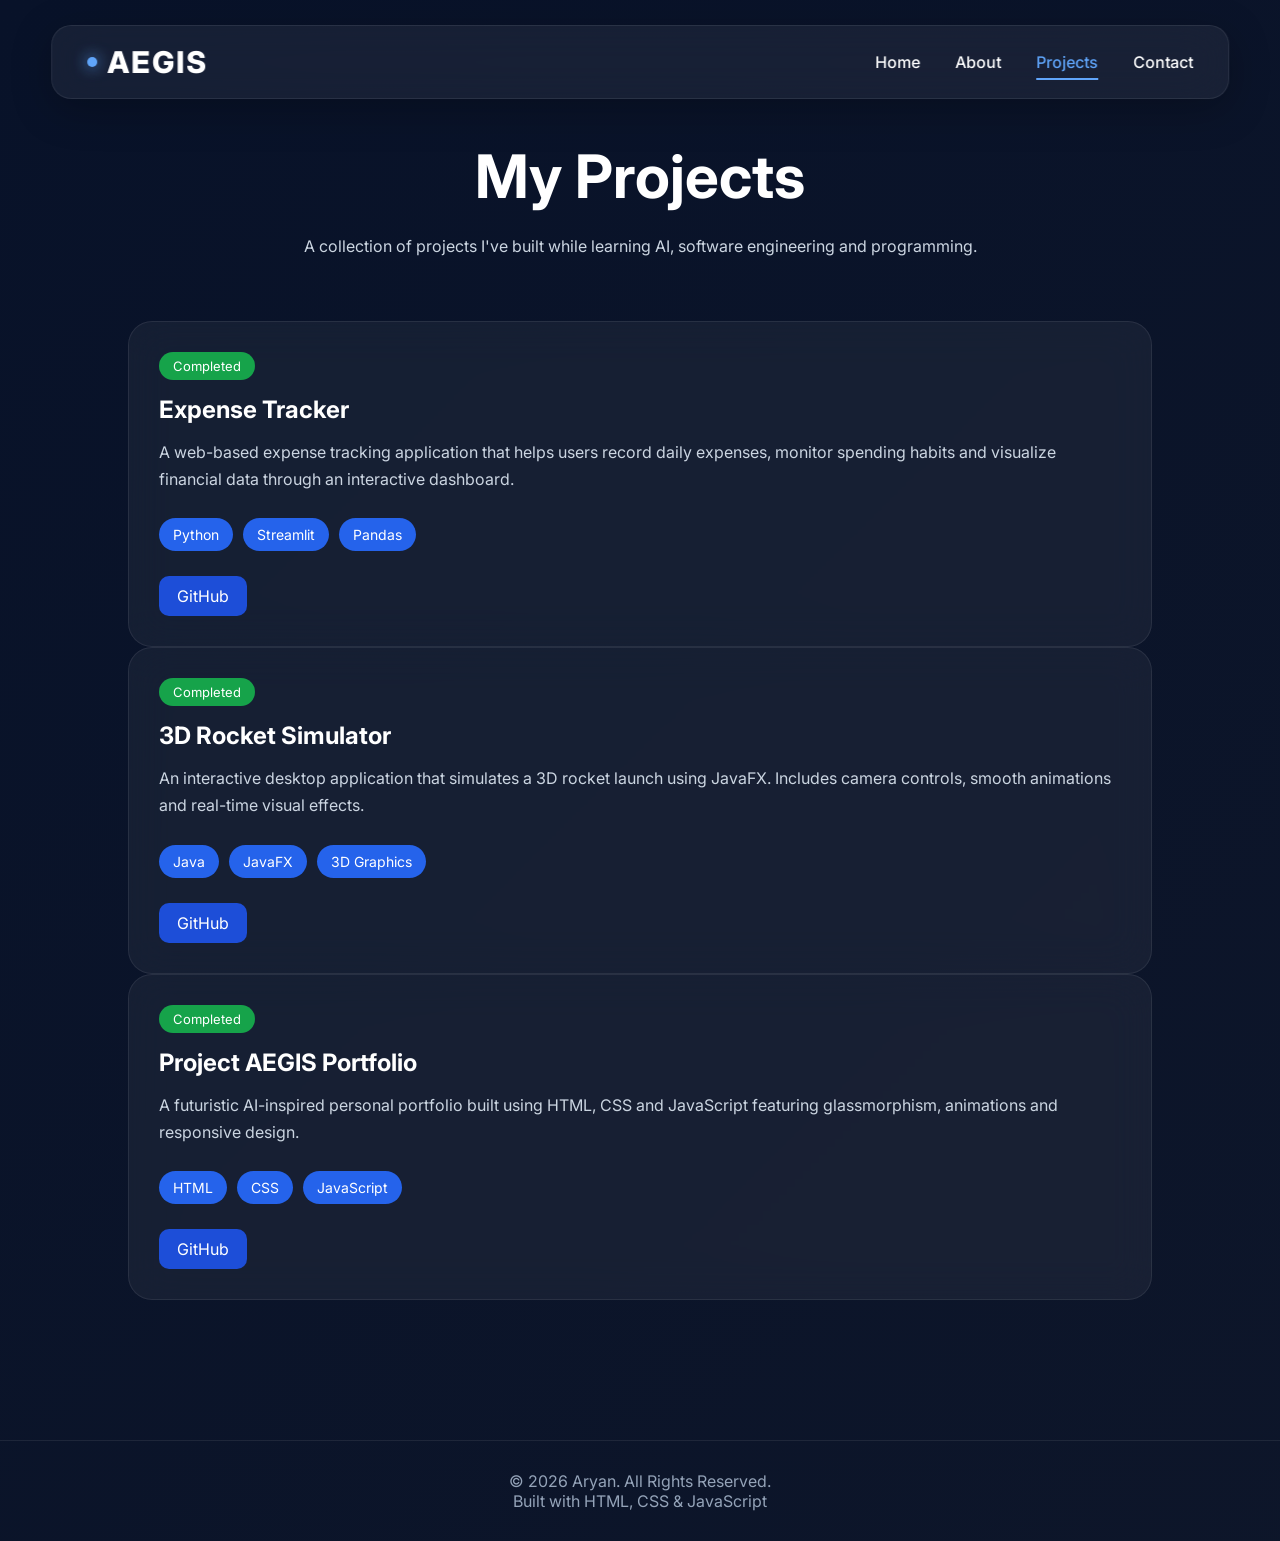
==== projects.html @ f12eb596 "Add files via upload" ====
<!DOCTYPE html>
<html lang="en">

<head>
    <meta charset="UTF-8">
    <meta name="viewport" content="width=device-width, initial-scale=1.0">
    <title>Projects | Aryan</title>

    <link rel="stylesheet" href="style.css">

    <link rel="preconnect" href="https://fonts.googleapis.com">
    <link rel="preconnect" href="https://fonts.gstatic.com" crossorigin>

    <link href="https://fonts.googleapis.com/css2?family=Inter:wght@300;400;600;700&family=Space+Grotesk:wght@400;700&display=swap" rel="stylesheet">
</head>

<body>

<canvas id="bg-canvas"></canvas>

<nav class="navbar">

   <div class="logo">
    <span class="logo-dot"></span>
    AEGIS
</div>

    <ul class="nav-links">
        <li><a href="index.html">Home</a></li>
        <li><a href="about.html">About</a></li>
        <li><a href="projects.html" class="active">Projects</a></li>
        <li><a href="contact.html">Contact</a></li>
    </ul>

</nav>

<section class="projects-page">

    <h1>My Projects</h1>

    <p class="project-subtitle">
        A collection of projects I've built while learning AI, software engineering and programming.
    </p>

    <div class="project-grid">

       <div class="project-card">
<div class="project-status completed">
    Completed
</div>
<h2>Expense Tracker</h2>

<p>

A web-based expense tracking application that helps users record daily expenses, monitor spending habits and visualize financial data through an interactive dashboard.

</p>

<div class="tags">

<span>Python</span>

<span>Streamlit</span>

<span>Pandas</span>

</div>

<div class="card-buttons">

    <a href="YOUR_GITHUB_REPO_LINK" target="_blank">
        GitHub
    </a>

</div>

</div>
        </div>

        <div class="project-card">
<div class="project-status completed">
    Completed
</div>
<h2>3D Rocket Simulator</h2>

<p>

An interactive desktop application that simulates a 3D rocket launch using JavaFX. Includes camera controls, smooth animations and real-time visual effects.

</p>

<div class="tags">

<span>Java</span>

<span>JavaFX</span>

<span>3D Graphics</span>

</div>

<div class="card-buttons">

    <a href="YOUR_GITHUB_REPO_LINK" target="_blank">
        GitHub
    </a>

</div>

</div>

        </div>

       <div class="project-card">
<div class="project-status completed">
    Completed
</div>
<h2>Project AEGIS Portfolio</h2>

<p>

A futuristic AI-inspired personal portfolio built using HTML, CSS and JavaScript featuring glassmorphism, animations and responsive design.

</p>

<div class="tags">

<span>HTML</span>

<span>CSS</span>

<span>JavaScript</span>

</div>

<div class="card-buttons">

    <a href="YOUR_GITHUB_REPO_LINK" target="_blank">
        GitHub
    </a>

</div>

</div>
        </div>

    </div>

</section>

<script src="script.js"></script>

<footer class="footer">

    <p>© 2026 Aryan. All Rights Reserved.</p>

    <p>Built with HTML, CSS & JavaScript</p>

</footer>

</body>

</html>
---- style.css ----
:root{
    --bg:#030712;
    --primary:#3b82f6;
    --secondary:#60a5fa;
    --text:#ffffff;
    --glass:rgba(255,255,255,.08);
}

*{
    margin:0;
    padding:0;
    box-sizing:border-box;
}

html{
    scroll-behavior:smooth;
}

body{

    background:

    linear-gradient(

    -45deg,

    #020617,

    #071327,

    #0f172a,

    #081229

    );

    background-size:400% 400%;

    animation:gradientMove 12s ease infinite;

    color:white;

    font-family:Inter,sans-serif;

    overflow-x:hidden;

}

#bg-canvas{

    position:fixed;

    inset:0;

    width:100%;

    height:100%;

    z-index:-10;

    pointer-events:none;

}

.navbar{

    position:fixed;

    top:25px;

    left:50%;

    transform:translateX(-50%);

    width:92%;

    max-width:1250px;

    display:flex;

    justify-content:space-between;

    align-items:center;

    padding:18px 35px;

    border-radius:20px;

    background:rgba(255,255,255,.06);

    backdrop-filter:blur(25px);

    border:1px solid rgba(255,255,255,.08);

    box-shadow:0 10px 40px rgba(0,0,0,.25);

    z-index:999;

}

.logo{

    font-size:30px;

    font-weight:800;

    letter-spacing:3px;

    color:white;

    transition:.3s;

}

.logo:hover{

    color:#60a5fa;

    cursor:pointer;

}
.nav-links{
    display:flex;
    gap:35px;
    list-style:none;
}

.nav-links a{

    position:relative;

    color:white;

    text-decoration:none;

    font-weight:500;

    transition:.3s;

}

.nav-links a::after{

    content:"";

    position:absolute;

    left:0;

    bottom:-8px;

    width:0;

    height:2px;

    background:#60a5fa;

    transition:.3s;

}

.nav-links a:hover::after,

.nav-links a.active::after{

    width:100%;

}

.nav-links a:hover{

    color:#60a5fa;

}

.hero{

    min-height:100vh;

    display:flex;

    justify-content:center;

    align-items:center;

    padding:120px 10%;

    position:relative;

}

.hero-text{

    max-width:850px;

    text-align:center;

    padding:70px;

    border-radius:35px;

    background:rgba(255,255,255,.06);

    border:1px solid rgba(255,255,255,.08);

    backdrop-filter:blur(25px);

    box-shadow:

    0 20px 60px rgba(0,0,0,.4),

    inset 0 1px 1px rgba(255,255,255,.08);

}

.tag{
    color:var(--secondary);
    letter-spacing:5px;
    margin-bottom:20px;
}

.hero h1{

    font-size:clamp(80px,11vw,140px);

    font-weight:800;

    letter-spacing:3px;

    margin-bottom:10px;

}

.hero h2{
    margin-top:15px;
    color:var(--secondary);
    min-height:45px;
}

.description{

    max-width:650px;

    margin:35px auto;

    font-size:19px;

    line-height:1.9;

    color:#cbd5e1;

}

.buttons{

    display:flex;

    justify-content:center;

    gap:22px;

    margin-top:50px;

    flex-wrap:wrap;

}

.btn{

    padding:16px 36px;

    border-radius:999px;

    text-decoration:none;

    font-weight:600;

    transition:.35s ease;

    position:relative;

    overflow:hidden;

}

.primary{

    background:#2563eb;

    color:white;

}

.secondary{

    border:1px solid rgba(96,165,250,.5);

    color:white;

    background:rgba(255,255,255,.05);

}

.btn:hover{

    transform:translateY(-6px);

    box-shadow:

    0 15px 40px rgba(37,99,235,.45);

}

.primary{
    background:var(--primary);
    color:white;
}

.secondary{
    border:1px solid var(--secondary);
    color:white;
}

.btn:hover{
    transform:translateY(-6px);
    box-shadow:0 0 30px rgba(59,130,246,.45);
}

@media(max-width:768px){

    .nav-links{
        display:none;
    }

    .hero h1{
        font-size:64px;
    }

}
/* ===================================
   CURSOR GLOW
=================================== */

#cursor-glow{

    position:fixed;

    width:320px;

    height:320px;

    border-radius:50%;

    pointer-events:none;

    background:radial-gradient(circle,
    rgba(59,130,246,.22),
    rgba(59,130,246,.10),
    transparent 70%);

    transform:translate(-50%,-50%);

    z-index:-1;

    transition:
    left .08s linear,
    top .08s linear;

    filter:blur(25px);

}
.scroll-indicator{

    position:absolute;

    bottom:30px;

    left:50%;

    transform:translateX(-50%);

    display:flex;

    flex-direction:column;

    align-items:center;

    gap:8px;

    color:#60a5fa;

}

.scroll-indicator span{

    width:2px;

    height:45px;

    background:#60a5fa;

    animation:scrollMove 1.4s infinite;

}

@keyframes scrollMove{

    0%{

        opacity:.2;

        transform:translateY(-10px);

    }

    50%{

        opacity:1;

    }

    100%{

        opacity:.2;

        transform:translateY(10px);

    }

}
.section{

    opacity:0;

    transform:translateY(60px);

    transition:1s;

    padding:120px 10%;

}

.section.show{

    opacity:1;

    transform:translateY(0);

}
/* ==========================
ABOUT PAGE
========================== */

.about-page{

    min-height:100vh;

    display:grid;

    grid-template-columns:1fr 1fr;

    gap:80px;

    align-items:center;

    padding:120px 10%;

}

.profile-card{

    display:flex;

    justify-content:center;

}

.profile-image{

    position:relative;

    width:340px;

    height:340px;

}

.profile-image img{

    width:100%;

    height:100%;

    object-fit:cover;

    border-radius:50%;

    border:4px solid rgba(96,165,250,.35);

}

.ring{

    position:absolute;

    inset:-15px;

    border-radius:50%;

    border:2px solid #60a5fa;

    animation:spin 10s linear infinite;

}

@keyframes spin{

    from{

        transform:rotate(0deg);

    }

    to{

        transform:rotate(360deg);

    }

}

.profile-info h1{

    font-size:72px;

}

.profile-info h2{

    color:#60a5fa;

    margin:15px 0;

}

.profile-info p{

    line-height:1.8;

    color:#cbd5e1;

}

.small-title{

    letter-spacing:4px;

    color:#60a5fa;

    margin-bottom:20px;

}

.stats{

    display:flex;

    gap:30px;

    margin:40px 0 60px;

    flex-wrap:wrap;

}

.stat{

    background:rgba(255,255,255,.05);

    backdrop-filter:blur(20px);

    padding:25px;

    border-radius:20px;

    text-align:center;

    flex:1;

    border:1px solid rgba(255,255,255,.08);

}

.stat h3{

    font-size:36px;

    color:#60a5fa;

}

.mission{

    padding:100px 10%;

    text-align:center;

}

.mission h2{

    font-size:48px;

    margin-bottom:20px;

}

.mission p{

    max-width:800px;

    margin:auto;

    color:#cbd5e1;

    line-height:2;

}

.active{

    color:#60a5fa !important;

}

@media(max-width:900px){

.about-page{

grid-template-columns:1fr;

text-align:center;

}

.stats{

flex-direction:column;

}

.profile-info h1{

font-size:52px;

}

}
/* ==========================
PROJECT PAGE
========================== */

.projects-page{

    padding:140px 10% 80px;

    min-height:100vh;

}

.projects-page h1{

    text-align:center;

    font-size:60px;

    margin-bottom:20px;

}

.project-subtitle{

    text-align:center;

    color:#cbd5e1;

    max-width:700px;

    margin:0 auto 60px;

    line-height:1.8;

}

.project-grid{

    display:grid;

    grid-template-columns:repeat(auto-fit,minmax(320px,1fr));

    gap:30px;

}

.project-card{

    background:rgba(255,255,255,.05);

    backdrop-filter:blur(20px);

    border:1px solid rgba(255,255,255,.08);

    border-radius:24px;

    padding:30px;

    transition:.35s;

}

.project-card:hover{

    transform:translateY(-10px);

    border-color:#60a5fa;

    box-shadow:0 15px 40px rgba(59,130,246,.25);

}

.project-card h2{

    margin-bottom:15px;

}

.project-card p{

    color:#cbd5e1;

    line-height:1.7;

}

.tags{

    display:flex;

    flex-wrap:wrap;

    gap:10px;

    margin:25px 0;

}

.tags span{

    background:#2563eb;

    padding:8px 14px;

    border-radius:30px;

    font-size:14px;

}

.card-buttons{

    display:flex;

    gap:15px;

}

.card-buttons a{

    text-decoration:none;

    color:white;

    background:#1d4ed8;

    padding:10px 18px;

    border-radius:10px;

    transition:.3s;

}

.card-buttons a:hover{

    background:#3b82f6;

}
/* ==========================
CONTACT PAGE
========================== */

.contact-page{

    min-height:100vh;

    padding:140px 10%;

}

.contact-page h1{

    text-align:center;

    font-size:60px;

}

.contact-subtitle{

    text-align:center;

    color:#cbd5e1;

    margin:20px auto 60px;

    max-width:700px;

}

.contact-container{

    display:grid;

    grid-template-columns:1fr 1fr;

    gap:50px;

}

.contact-info,
.contact-form{

    background:rgba(255,255,255,.05);

    backdrop-filter:blur(20px);

    border:1px solid rgba(255,255,255,.08);

    padding:40px;

    border-radius:24px;

}

.contact-info h2{

    margin-bottom:25px;

}

.contact-info p{

    margin-bottom:18px;

    color:#cbd5e1;

}

.resume-btn{

    display:inline-flex;

    align-items:center;

    justify-content:center;

    gap:10px;

    margin-top:25px;

    padding:15px 28px;

    background:linear-gradient(135deg,#2563eb,#3b82f6);

    color:white;

    text-decoration:none;

    border-radius:50px;

    font-weight:600;

    transition:.35s;

    box-shadow:0 8px 25px rgba(37,99,235,.35);

}

.resume-btn:hover{

    transform:translateY(-4px);

    box-shadow:0 15px 35px rgba(37,99,235,.45);

}

.contact-form{

    display:flex;

    flex-direction:column;

    gap:20px;

}

.contact-form input,
.contact-form textarea{

    background:#0f172a;

    border:1px solid rgba(255,255,255,.08);

    color:white;

    padding:16px;

    border-radius:12px;

    outline:none;

}

.contact-form button{

    background:#2563eb;

    color:white;

    border:none;

    padding:16px;

    border-radius:50px;

    cursor:pointer;

}

.contact-form button:hover{

    background:#3b82f6;

}

@media(max-width:900px){

.contact-container{

grid-template-columns:1fr;

}

}
.project-status{
    display:inline-block;
    padding:6px 14px;
    background:#16a34a;
    color:white;
    border-radius:20px;
    font-size:13px;
    margin-bottom:15px;
}
.footer{
    padding:30px;
    text-align:center;
    color:#94a3b8;
    border-top:1px solid rgba(255,255,255,.08);
    margin-top:60px;
}
.skills-list{

    margin-top:30px;

}

.skills-list h3{

    margin-bottom:20px;

    color:#60a5fa;

    font-size:28px;

}

.skills-list ul{

    display:flex;

    flex-wrap:wrap;

    gap:15px;

    list-style:none;

}

.skills-list li{

    background:rgba(255,255,255,.06);

    border:1px solid rgba(96,165,250,.25);

    padding:12px 18px;

    border-radius:30px;

    transition:.3s;

}

.skills-list li:hover{

    transform:translateY(-4px);

    background:#2563eb;

}
.hero h1{

    text-shadow:

    0 0 20px rgba(59,130,246,.35),

    0 0 50px rgba(59,130,246,.15);

}
@keyframes gradientMove{

0%{

background-position:0% 50%;

}

50%{

background-position:100% 50%;

}

100%{

background-position:0% 50%;

}

}
.hero-glow{

    position:absolute;

    width:500px;

    height:500px;

    background:#2563eb;

    filter:blur(180px);

    opacity:.18;

    border-radius:50%;

    animation:pulseGlow 5s infinite;

}
@keyframes pulseGlow{

0%,100%{

transform:scale(1);

}

50%{

transform:scale(1.2);

}

}
/* ==========================
TECH STACK
========================== */

.tech-stack{

    margin-top:60px;

}

.tech-stack p{

    color:#60a5fa;

    text-transform:uppercase;

    letter-spacing:4px;

    margin-bottom:25px;

    font-weight:600;

}

.tech-list{

    display:flex;

    justify-content:center;

    flex-wrap:wrap;

    gap:18px;

}

.tech-list span{

    padding:14px 22px;

    border-radius:40px;

    background:rgba(255,255,255,.05);

    border:1px solid rgba(96,165,250,.25);

    backdrop-filter:blur(20px);

    transition:.35s;

    cursor:default;

}

.tech-list span:hover{

    transform:translateY(-5px) scale(1.05);

    background:#2563eb;

    box-shadow:0 10px 30px rgba(37,99,235,.35);

}
.logo{
    display:flex;
    align-items:center;
    gap:10px;

    font-size:28px;
    font-weight:800;
    letter-spacing:2px;
}

.logo-dot{
    width:10px;
    height:10px;
    border-radius:50%;
    background:#60a5fa;
    box-shadow:0 0 15px #60a5fa;
}
.logo{

    display:flex;

    align-items:center;

    gap:10px;

    font-size:30px;

    font-weight:800;

    letter-spacing:2px;

}

.logo-dot{

    width:10px;

    height:10px;

    border-radius:50%;

    background:#60a5fa;

    box-shadow:0 0 15px #60a5fa;

}
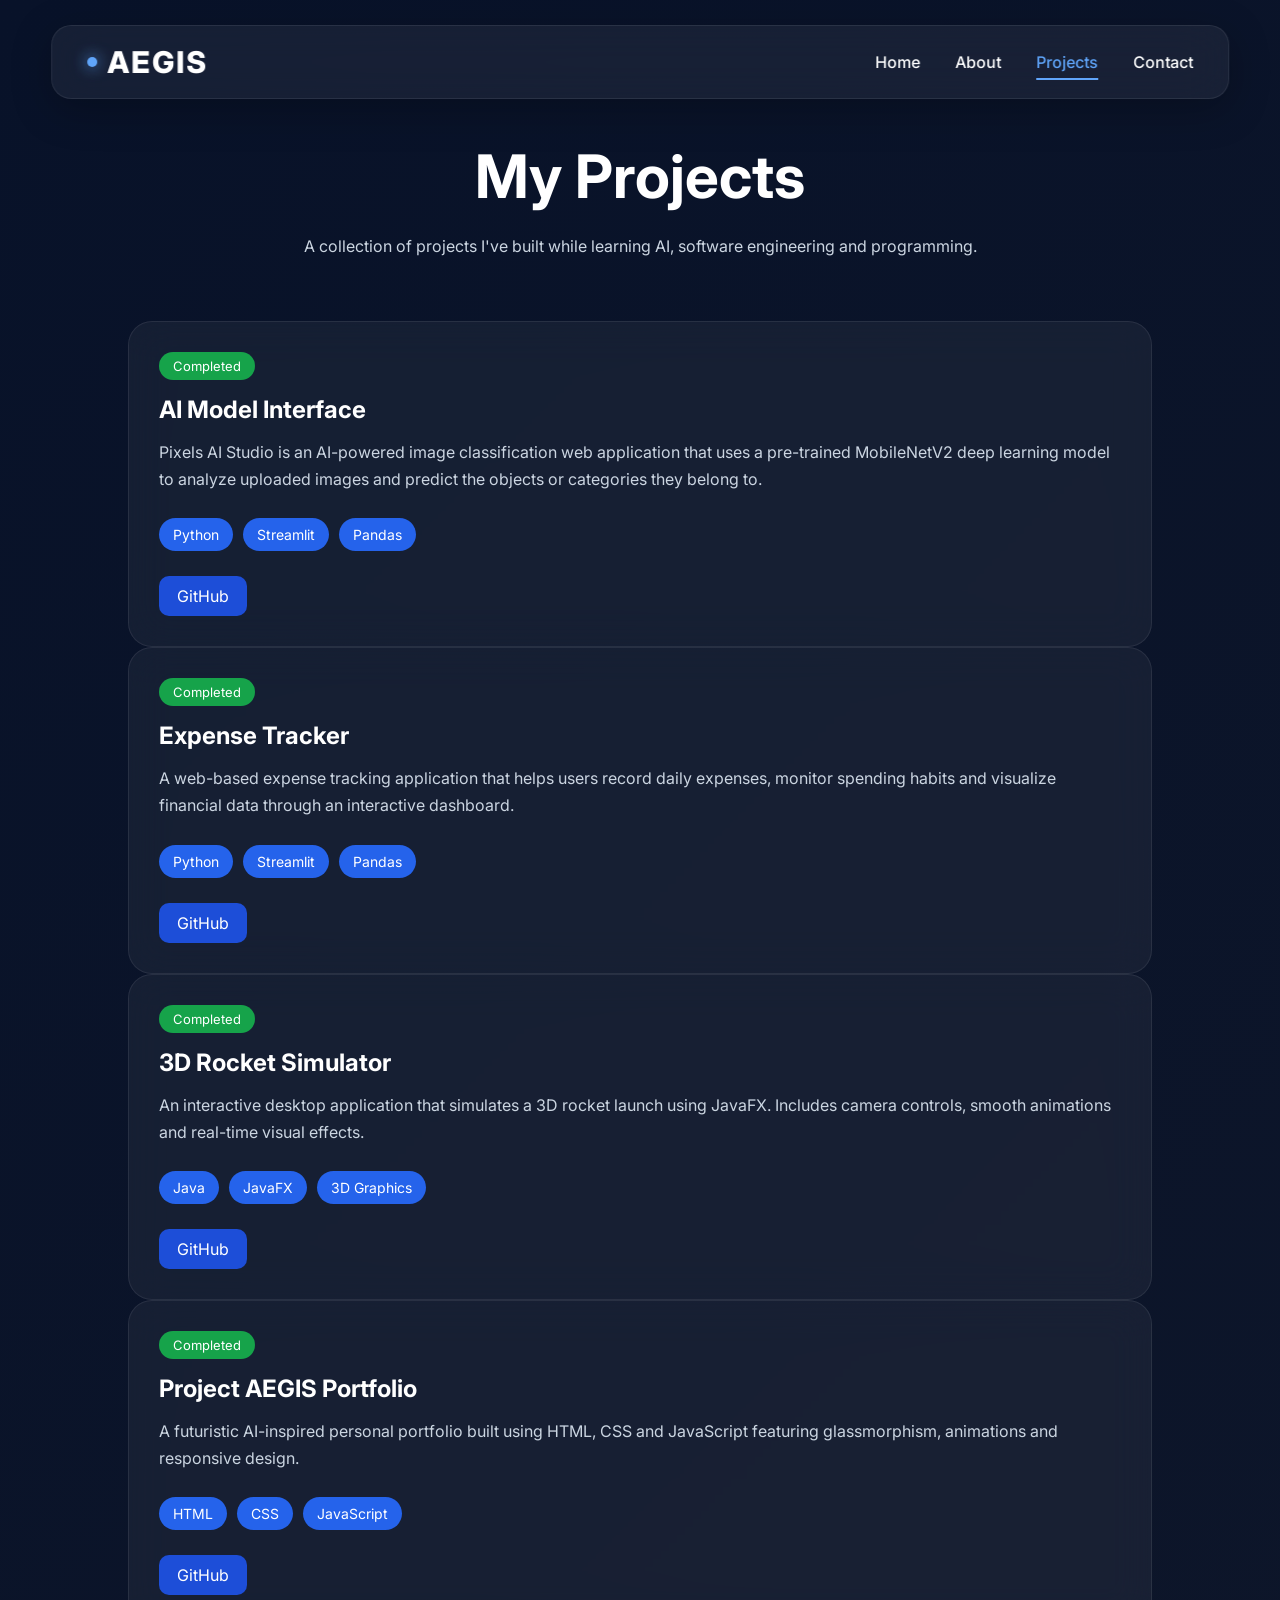
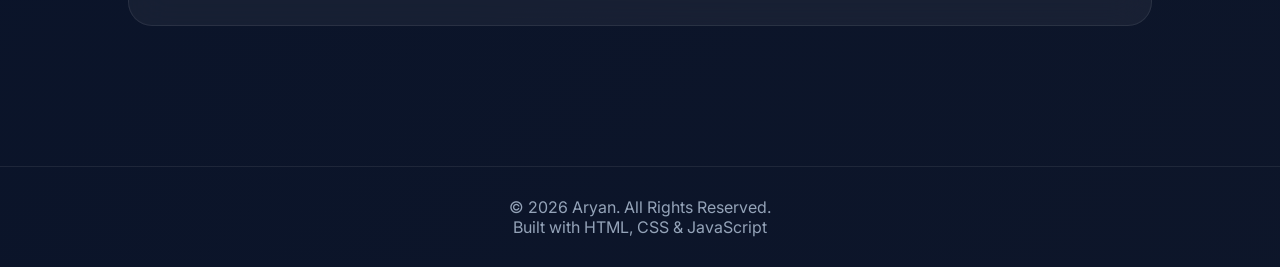
==== commit 5900fed5: "Add project card for AI Model Interface Added a new project card for 'AI Model Interface' with detai" ====
--- a/projects.html
+++ b/projects.html
@@ -45,6 +45,39 @@
     <div class="project-grid">
 
        <div class="project-card">
+<div class="project-status completed">
+    Completed
+</div>
+           <h2>AI Model Interface</h2>
+
+<p>
+
+Pixels AI Studio is an AI-powered image classification web application that uses a pre-trained MobileNetV2 deep learning model to analyze uploaded images and predict the objects or categories they belong to.
+
+</p>
+
+<div class="tags">
+
+<span>Python</span>
+
+<span>Streamlit</span>
+
+<span>Pandas</span>
+
+</div>
+
+<div class="card-buttons">
+
+    <a href="YOUR_GITHUB_REPO_LINK" target="_blank">
+        GitHub
+    </a>
+
+</div>
+
+</div>
+        </div>
+
+        <div class="project-card">
 <div class="project-status completed">
     Completed
 </div>
@@ -160,4 +193,4 @@
 
 </body>
 
-</html>+</html>
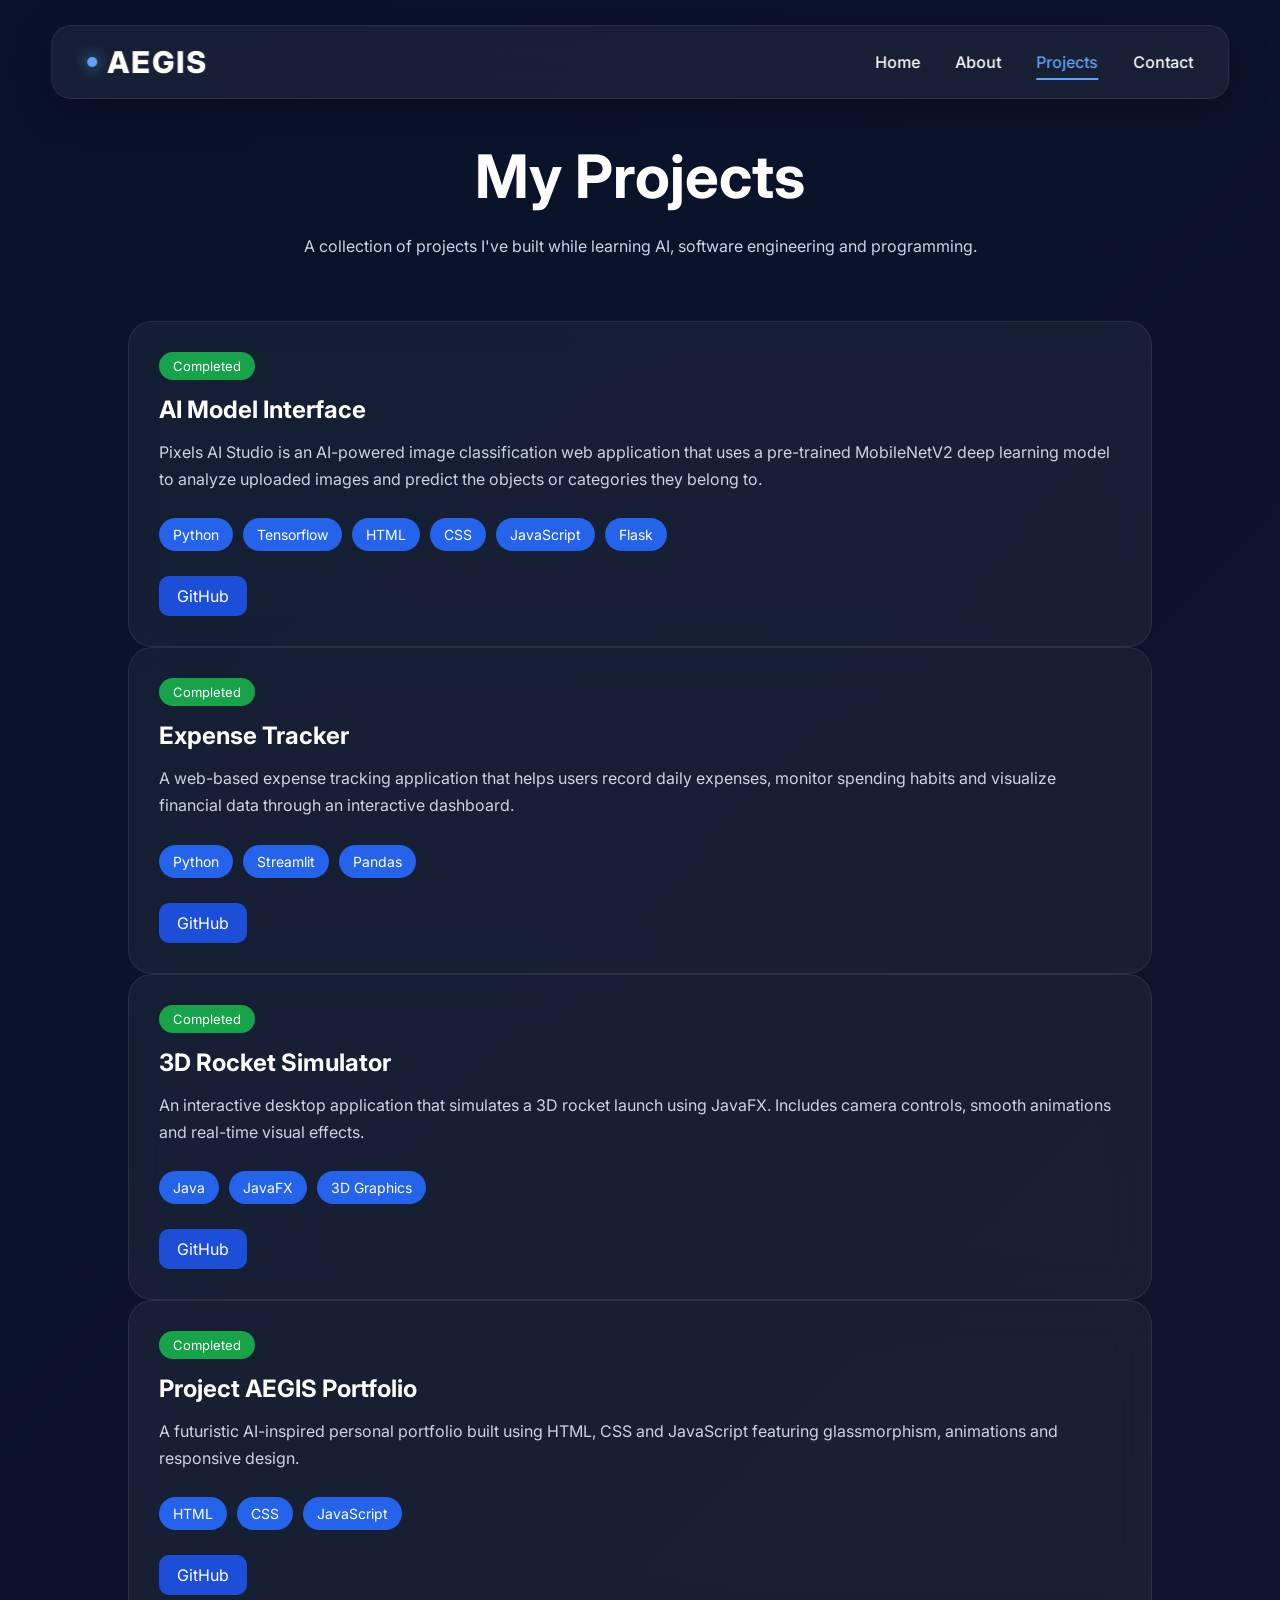
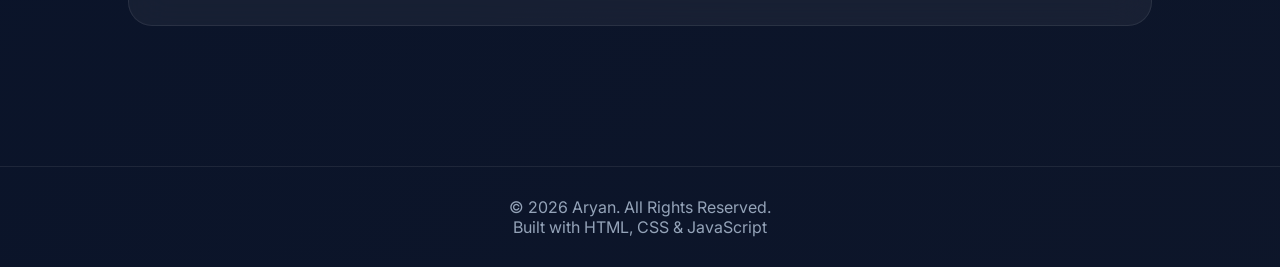
==== commit 05bd2075: "Add new tags for Tensorflow, HTML, CSS, JavaScript, and Flask" ====
--- a/projects.html
+++ b/projects.html
@@ -60,6 +60,45 @@
 
 <span>Python</span>
 
+<span>Tensorflow</span>
+
+<span>HTML</span> 
+
+<span>CSS</span>
+
+<span>JavaScript</span>
+
+<span>Flask</span>
+
+</div>
+
+<div class="card-buttons">
+
+    <a href="YOUR_GITHUB_REPO_LINK" target="_blank">
+        GitHub
+    </a>
+
+</div>
+
+</div>
+        </div>
+
+        <div class="project-card">
+<div class="project-status completed">
+    Completed
+</div>
+<h2>Expense Tracker</h2>
+
+<p>
+
+A web-based expense tracking application that helps users record daily expenses, monitor spending habits and visualize financial data through an interactive dashboard.
+
+</p>
+
+<div class="tags">
+
+<span>Python</span>
+
 <span>Streamlit</span>
 
 <span>Pandas</span>
@@ -81,39 +120,6 @@
 <div class="project-status completed">
     Completed
 </div>
-<h2>Expense Tracker</h2>
-
-<p>
-
-A web-based expense tracking application that helps users record daily expenses, monitor spending habits and visualize financial data through an interactive dashboard.
-
-</p>
-
-<div class="tags">
-
-<span>Python</span>
-
-<span>Streamlit</span>
-
-<span>Pandas</span>
-
-</div>
-
-<div class="card-buttons">
-
-    <a href="YOUR_GITHUB_REPO_LINK" target="_blank">
-        GitHub
-    </a>
-
-</div>
-
-</div>
-        </div>
-
-        <div class="project-card">
-<div class="project-status completed">
-    Completed
-</div>
 <h2>3D Rocket Simulator</h2>
 
 <p>
